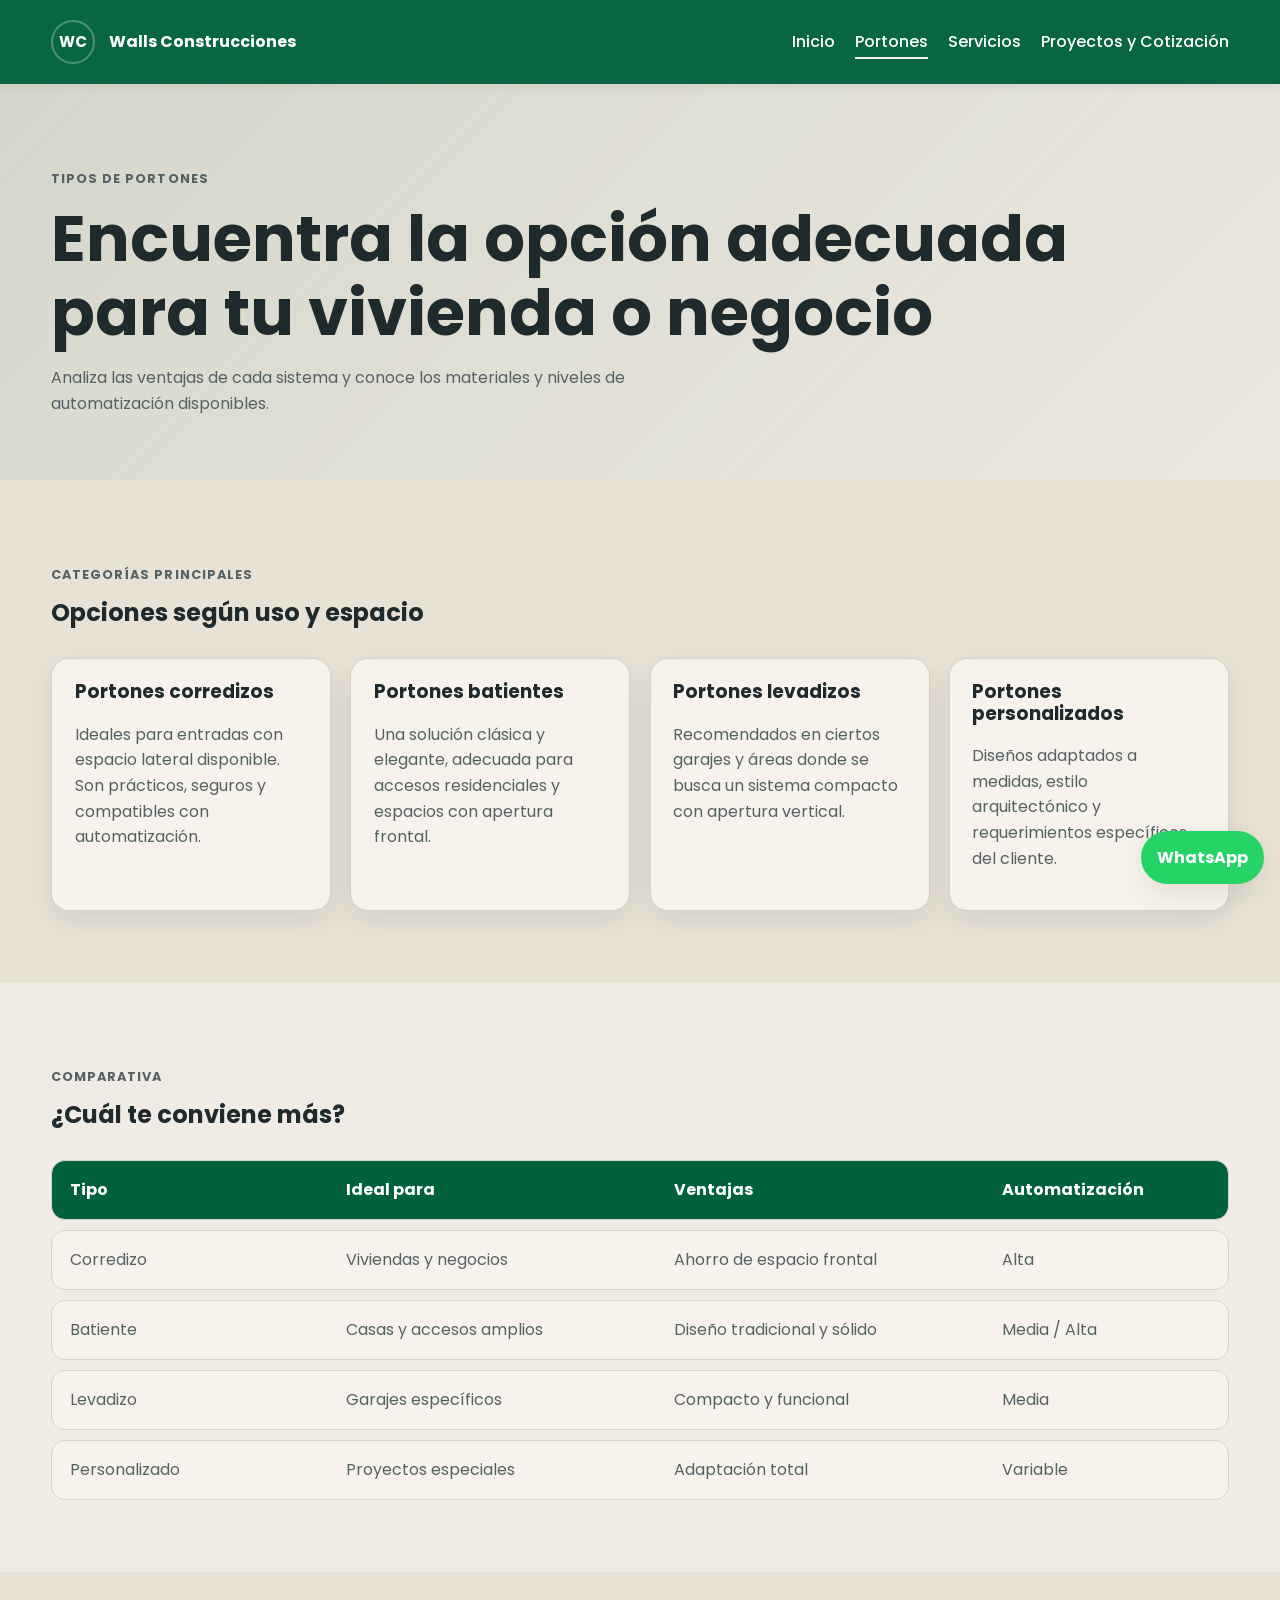
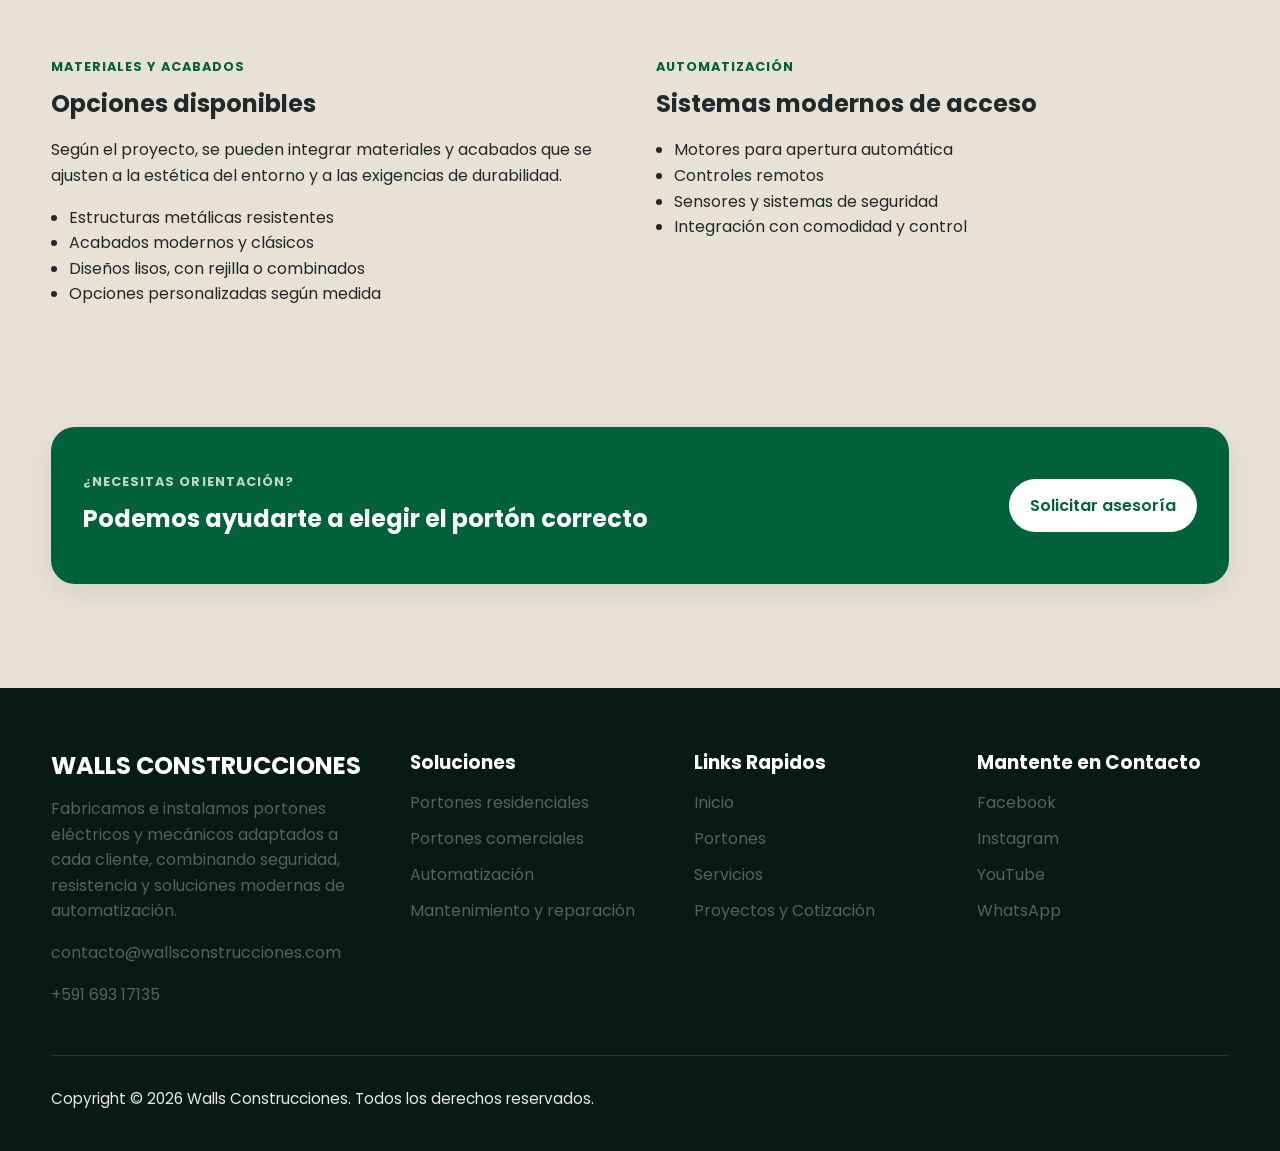
==== portones.html @ 18e58b9d "drawn" ====
<!DOCTYPE html>
<html lang="es">
<head>
  <meta charset="UTF-8" />
  <meta name="viewport" content="width=device-width, initial-scale=1.0" />

  <title>Portones | Walls Construcciones</title>
  <meta
    name="description"
    content="Conoce los tipos de portones eléctricos y mecánicos de Walls Construcciones, materiales, acabados y opciones de automatización para viviendas y negocios."
  />
  <meta name="author" content="José Vega" />
  <meta name="theme-color" content="#01613c" />
  <meta name="robots" content="index, follow" />

  <meta property="og:title" content="Portones | Walls Construcciones" />
  <meta
    property="og:description"
    content="Explora portones corredizos, batientes, levadizos y soluciones personalizadas con automatización y acabados modernos."
  />
  <meta property="og:image" content="images/og-image.jpg" />
  <meta property="og:url" content="https://www.wallsconstrucciones.com/portones.html" />
  <meta property="og:image:width" content="1200" />
  <meta property="og:image:height" content="630" />
  <meta property="og:type" content="website" />
  <meta property="og:locale" content="es_BO" />

  <link rel="canonical" href="https://www.wallsconstrucciones.com/portones.html" />
  <link rel="icon" href="images/favicon.svg" type="image/svg+xml" />
  <link rel="preconnect" href="https://fonts.googleapis.com" />
  <link rel="preconnect" href="https://fonts.gstatic.com" crossorigin />
  <link
    href="https://fonts.googleapis.com/css2?family=Poppins:wght@400;500;600;700;800&display=swap"
    rel="stylesheet"
  />

  <link rel="stylesheet" href="styles/styles.css" />
  <script src="scripts/main.js" defer></script>
</head>
<body>
  <a class="skip-link" href="#main-content">Saltar al contenido</a>

  <header class="site-header">
    <div class="container navbar">
      <a class="logo" href="index.html" aria-label="Ir a inicio">
        <span class="logo-mark">WC</span>
        <span class="logo-text">Walls Construcciones</span>
      </a>

      <button
        class="nav-toggle"
        aria-label="Abrir menú"
        aria-expanded="false"
        aria-controls="primary-navigation"
      >
        <span></span>
        <span></span>
        <span></span>
      </button>

      <nav class="nav" id="primary-navigation">
        <ul class="nav-list">
          <li><a href="index.html">Inicio</a></li>
          <li><a class="active" href="portones.html">Portones</a></li>
          <li><a href="servicios.html">Servicios</a></li>
          <li><a href="proyectos-cotizacion.html">Proyectos y Cotización</a></li>
        </ul>
      </nav>
    </div>
  </header>

  <main id="main-content">
    <section class="page-hero small-hero">
      <div class="container reveal">
        <p class="eyebrow">Tipos de portones</p>
        <h1>Encuentra la opción adecuada para tu vivienda o negocio</h1>
        <p>
          Analiza las ventajas de cada sistema y conoce los materiales y niveles
          de automatización disponibles.
        </p>
      </div>
    </section>

    <section class="section reveal">
      <div class="container">
        <div class="section-heading">
          <p class="eyebrow">Categorías principales</p>
          <h2>Opciones según uso y espacio</h2>
        </div>

        <div class="cards-grid">
          <article class="info-card">
            <h3>Portones corredizos</h3>
            <p>
              Ideales para entradas con espacio lateral disponible. Son prácticos,
              seguros y compatibles con automatización.
            </p>
          </article>

          <article class="info-card">
            <h3>Portones batientes</h3>
            <p>
              Una solución clásica y elegante, adecuada para accesos residenciales
              y espacios con apertura frontal.
            </p>
          </article>

          <article class="info-card">
            <h3>Portones levadizos</h3>
            <p>
              Recomendados en ciertos garajes y áreas donde se busca un sistema
              compacto con apertura vertical.
            </p>
          </article>

          <article class="info-card">
            <h3>Portones personalizados</h3>
            <p>
              Diseños adaptados a medidas, estilo arquitectónico y requerimientos
              específicos del cliente.
            </p>
          </article>
        </div>
      </div>
    </section>

    <section class="section section-alt reveal">
      <div class="container">
        <div class="section-heading">
          <p class="eyebrow">Comparativa</p>
          <h2>¿Cuál te conviene más?</h2>
        </div>

        <div class="comparison-table">
          <div class="table-row table-head">
            <div>Tipo</div>
            <div>Ideal para</div>
            <div>Ventajas</div>
            <div>Automatización</div>
          </div>

          <div class="table-row">
            <div>Corredizo</div>
            <div>Viviendas y negocios</div>
            <div>Ahorro de espacio frontal</div>
            <div>Alta</div>
          </div>

          <div class="table-row">
            <div>Batiente</div>
            <div>Casas y accesos amplios</div>
            <div>Diseño tradicional y sólido</div>
            <div>Media / Alta</div>
          </div>

          <div class="table-row">
            <div>Levadizo</div>
            <div>Garajes específicos</div>
            <div>Compacto y funcional</div>
            <div>Media</div>
          </div>

          <div class="table-row">
            <div>Personalizado</div>
            <div>Proyectos especiales</div>
            <div>Adaptación total</div>
            <div>Variable</div>
          </div>
        </div>
      </div>
    </section>

    <section class="section reveal">
      <div class="container split-layout">
        <div>
          <p class="eyebrow">Materiales y acabados</p>
          <h2>Opciones disponibles</h2>
          <p>
            Según el proyecto, se pueden integrar materiales y acabados que se ajusten
            a la estética del entorno y a las exigencias de durabilidad.
          </p>
          <ul class="check-list">
            <li>Estructuras metálicas resistentes</li>
            <li>Acabados modernos y clásicos</li>
            <li>Diseños lisos, con rejilla o combinados</li>
            <li>Opciones personalizadas según medida</li>
          </ul>
        </div>

        <div>
          <p class="eyebrow">Automatización</p>
          <h2>Sistemas modernos de acceso</h2>
          <ul class="check-list">
            <li>Motores para apertura automática</li>
            <li>Controles remotos</li>
            <li>Sensores y sistemas de seguridad</li>
            <li>Integración con comodidad y control</li>
          </ul>
        </div>
      </div>
    </section>

    <section class="cta-banner reveal">
      <div class="container cta-banner-inner">
        <div>
          <p class="eyebrow">¿Necesitas orientación?</p>
          <h2>Podemos ayudarte a elegir el portón correcto</h2>
        </div>
        <a class="btn btn-light" href="proyectos-cotizacion.html#cotizacion">Solicitar asesoría</a>
      </div>
    </section>
  </main>

  <footer class="site-footer">
    <div class="container footer-grid">
      <div class="footer-brand">
        <h2>WALLS CONSTRUCCIONES</h2>
        <p>
          Fabricamos e instalamos portones eléctricos y mecánicos adaptados a cada
          cliente, combinando seguridad, resistencia y soluciones modernas de automatización.
        </p>
        <p><a href="mailto:contacto@wallsconstrucciones.com">contacto@wallsconstrucciones.com</a></p>
        <p><a href="tel:+59169317135">+591 693 17135</a></p>
      </div>

      <div>
        <h3>Soluciones</h3>
        <ul class="footer-links">
          <li><a href="portones.html">Portones residenciales</a></li>
          <li><a href="portones.html">Portones comerciales</a></li>
          <li><a href="servicios.html">Automatización</a></li>
          <li><a href="servicios.html">Mantenimiento y reparación</a></li>
        </ul>
      </div>

      <div>
        <h3>Links Rapidos</h3>
        <ul class="footer-links">
          <li><a href="index.html">Inicio</a></li>
          <li><a href="portones.html">Portones</a></li>
          <li><a href="servicios.html">Servicios</a></li>
          <li><a href="proyectos-cotizacion.html">Proyectos y Cotización</a></li>
        </ul>
      </div>

      <div>
        <h3>Mantente en Contacto</h3>
        <ul class="footer-links">
          <li><a href="#">Facebook</a></li>
          <li><a href="#">Instagram</a></li>
          <li><a href="#">YouTube</a></li>
          <li><a href="https://wa.me/59169317135" target="_blank" rel="noopener">WhatsApp</a></li>
        </ul>
      </div>
    </div>

    <div class="container footer-bottom">
      <p>Copyright © 2026 Walls Construcciones. Todos los derechos reservados.</p>
    </div>
  </footer>

  <a
    class="whatsapp-float"
    href="https://wa.me/59169317135"
    target="_blank"
    rel="noopener"
    aria-label="Contactar por WhatsApp"
  >
    WhatsApp
  </a>
</body>
</html>
---- styles/styles.css ----
:root {
  --primary: #01613c;
  --primary-dark: #01422a;
  --primary-light: #0b7d50;
  --warm-sand: #e7e1d6;
  --soft-cream: #f7f3ec;
  --steel-gray: #5f6b6d;
  --text-dark: #1f2a2c;
  --text-soft: #556264;
  --white: #ffffff;
  --border: #d9d1c6;
  --shadow: 0 10px 30px rgba(0, 0, 0, 0.08);
  --radius: 18px;
  --radius-sm: 12px;
  --transition: 0.25s ease;
  --max-width: 1180px;
}

*,
*::before,
*::after {
  box-sizing: border-box;
}

html {
  scroll-behavior: smooth;
}

body {
  margin: 0;
  font-family: "Poppins", system-ui, -apple-system, BlinkMacSystemFont, "Segoe UI", sans-serif;
  color: var(--text-dark);
  background: var(--warm-sand);
  line-height: 1.6;
}

img {
  max-width: 100%;
  display: block;
}

a {
  color: inherit;
  text-decoration: none;
}

button,
input,
select,
textarea {
  font: inherit;
}

.container {
  width: min(var(--max-width), 92%);
  margin-inline: auto;
}

.skip-link {
  position: absolute;
  left: -9999px;
  top: 0;
  background: var(--primary);
  color: var(--white);
  padding: 0.75rem 1rem;
  z-index: 1000;
}

.skip-link:focus {
  left: 1rem;
  top: 1rem;
}

.site-header {
  position: sticky;
  top: 0;
  z-index: 100;
  background: rgba(1, 97, 60, 0.96);
  backdrop-filter: blur(10px);
  box-shadow: 0 2px 10px rgba(0, 0, 0, 0.08);
}

.navbar {
  min-height: 84px;
  display: flex;
  align-items: center;
  justify-content: space-between;
  gap: 1.25rem;
}

.logo {
  display: flex;
  align-items: center;
  gap: 0.85rem;
  color: var(--white);
  font-weight: 700;
}

.logo-mark {
  width: 44px;
  height: 44px;
  display: grid;
  place-items: center;
  border: 2px solid rgba(255, 255, 255, 0.28);
  border-radius: 50%;
  font-size: 0.95rem;
}

.logo-text {
  font-size: 1rem;
  line-height: 1.2;
}

.nav-list {
  display: flex;
  align-items: center;
  gap: 1.25rem;
  list-style: none;
  margin: 0;
  padding: 0;
}

.nav-list a {
  color: var(--white);
  font-weight: 500;
  position: relative;
}

.nav-list a::after {
  content: "";
  position: absolute;
  left: 0;
  bottom: -0.35rem;
  width: 0;
  height: 2px;
  background: var(--soft-cream);
  transition: var(--transition);
}

.nav-list a:hover::after,
.nav-list a.active::after {
  width: 100%;
}

.nav-toggle {
  display: none;
  width: 48px;
  height: 48px;
  border: none;
  border-radius: 10px;
  background: transparent;
  cursor: pointer;
}

.nav-toggle span {
  display: block;
  width: 24px;
  height: 2px;
  background: var(--white);
  margin: 5px auto;
  transition: var(--transition);
}

.hero,
.page-hero {
  padding: 5.5rem 0 4rem;
  background:
    linear-gradient(135deg, rgba(1, 97, 60, 0.08), rgba(255, 255, 255, 0.25)),
    var(--warm-sand);
}

.small-hero {
  padding: 4.5rem 0 3rem;
}

.hero-grid {
  display: grid;
  grid-template-columns: 1.2fr 0.8fr;
  gap: 2rem;
  align-items: center;
}

.eyebrow {
  color: var(--primary);
  font-weight: 700;
  text-transform: uppercase;
  letter-spacing: 0.08em;
  font-size: 0.8rem;
  margin-bottom: 0.8rem;
}

h1,
h2,
h3 {
  line-height: 1.15;
  margin-top: 0;
}

.hero h1,
.page-hero h1 {
  font-size: clamp(2.2rem, 5vw, 4rem);
  margin-bottom: 1rem;
}

.hero-text,
.page-hero p {
  max-width: 60ch;
  color: var(--text-soft);
}

.hero-actions,
.form-actions {
  display: flex;
  flex-wrap: wrap;
  gap: 1rem;
  margin-top: 1.5rem;
}

.btn {
  display: inline-flex;
  align-items: center;
  justify-content: center;
  min-height: 48px;
  padding: 0.85rem 1.3rem;
  border-radius: 999px;
  border: none;
  cursor: pointer;
  font-weight: 600;
  transition: var(--transition);
}

.btn:hover {
  transform: translateY(-2px);
}

.btn-primary {
  background: var(--primary);
  color: var(--white);
}

.btn-primary:hover {
  background: var(--primary-dark);
}

.btn-secondary {
  background: transparent;
  color: var(--primary);
  border: 1px solid var(--primary);
}

.btn-light {
  background: var(--white);
  color: var(--primary);
}

.hero-badges {
  display: flex;
  flex-wrap: wrap;
  gap: 0.75rem;
  list-style: none;
  padding: 0;
  margin: 1.6rem 0 0;
}

.hero-badges li {
  background: rgba(1, 97, 60, 0.1);
  color: var(--primary);
  border-radius: 999px;
  padding: 0.55rem 0.9rem;
  font-size: 0.92rem;
  font-weight: 600;
}

.hero-card,
.stats-card,
.info-card,
.project-card,
.wire-card,
.faq-item,
.slide {
  background: var(--soft-cream);
  border: 1px solid var(--border);
  box-shadow: var(--shadow);
  border-radius: var(--radius);
}

.hero-card-inner {
  padding: 1.75rem;
}

.feature-list,
.check-list,
.footer-links,
.process-list {
  padding-left: 1.1rem;
}

.section {
  padding: 4.5rem 0;
}

.section-alt {
  background: rgba(255, 255, 255, 0.35);
}

.section-heading {
  max-width: 760px;
  margin-bottom: 2rem;
}

.cards-grid,
.projects-grid {
  display: grid;
  grid-template-columns: repeat(4, 1fr);
  gap: 1.2rem;
}

.info-card,
.project-card {
  padding: 1.4rem;
}

.info-card p,
.project-card p,
.section-heading p,
.stats-card,
.footer-brand p,
.footer-links a,
.table-row,
.faq-item p {
  color: var(--text-soft);
}

.split-layout {
  display: grid;
  grid-template-columns: 1fr 1fr;
  gap: 2rem;
  align-items: start;
}

.stats-card {
  display: grid;
  gap: 1rem;
  padding: 1.4rem;
}

.stat-item {
  padding: 1rem;
  border-radius: var(--radius-sm);
  background: #fffdf8;
  border: 1px solid var(--border);
}

.stat-number {
  display: block;
  font-size: 2rem;
  font-weight: 800;
  color: var(--primary);
}

.stat-label {
  font-size: 0.95rem;
}

.slider {
  position: relative;
  display: flex;
  align-items: center;
  gap: 1rem;
}

.slider-track {
  width: 100%;
}

.slide {
  display: none;
  padding: 1.7rem;
}

.slide.active {
  display: block;
}

.slider-btn {
  width: 48px;
  height: 48px;
  border-radius: 50%;
  border: none;
  background: var(--primary);
  color: var(--white);
  cursor: pointer;
  flex-shrink: 0;
}

.project-tag {
  display: inline-flex;
  margin-bottom: 0.75rem;
  background: rgba(1, 97, 60, 0.12);
  color: var(--primary);
  border-radius: 999px;
  padding: 0.35rem 0.75rem;
  font-size: 0.82rem;
  font-weight: 700;
}

.cta-banner {
  padding: 2rem 0 4.5rem;
}

.cta-banner-inner {
  background: var(--primary);
  color: var(--white);
  border-radius: 24px;
  padding: 2rem;
  box-shadow: var(--shadow);
  display: flex;
  align-items: center;
  justify-content: space-between;
  gap: 1rem;
}

.cta-banner .eyebrow {
  color: rgba(255, 255, 255, 0.75);
}

.comparison-table {
  display: grid;
  gap: 0.65rem;
}

.table-row {
  display: grid;
  grid-template-columns: 1fr 1.2fr 1.2fr 0.8fr;
  gap: 1rem;
  padding: 1rem 1.1rem;
  background: var(--soft-cream);
  border: 1px solid var(--border);
  border-radius: 14px;
}

.table-head {
  background: var(--primary);
  color: var(--white);
  font-weight: 700;
}

.table-head div {
  color: var(--white);
}

.process-list {
  display: grid;
  gap: 0.8rem;
}

.faq-list {
  display: grid;
  gap: 1rem;
}

.faq-item {
  padding: 1rem 1.1rem;
}

.faq-item summary {
  cursor: pointer;
  font-weight: 600;
  color: var(--text-dark);
}

.filter-buttons {
  display: flex;
  flex-wrap: wrap;
  gap: 0.8rem;
  margin-bottom: 1.5rem;
}

.filter-btn {
  border: 1px solid var(--primary);
  background: transparent;
  color: var(--primary);
  border-radius: 999px;
  padding: 0.65rem 1rem;
  cursor: pointer;
  font-weight: 600;
}

.filter-btn.active,
.filter-btn:hover {
  background: var(--primary);
  color: var(--white);
}

.project-card.hidden {
  display: none;
}

.quote-form {
  background: var(--soft-cream);
  border: 1px solid var(--border);
  border-radius: 24px;
  padding: 1.5rem;
  box-shadow: var(--shadow);
}

.form-grid {
  display: grid;
  grid-template-columns: 1fr 1fr;
  gap: 1rem 1.2rem;
}

.form-group {
  display: flex;
  flex-direction: column;
}

.form-group-full {
  grid-column: 1 / -1;
}

.form-group label {
  margin-bottom: 0.45rem;
  font-weight: 600;
}

.form-group input,
.form-group select,
.form-group textarea {
  border: 1px solid var(--border);
  border-radius: 12px;
  padding: 0.9rem 1rem;
  background: #fffdf9;
  color: var(--text-dark);
  outline: none;
  transition: var(--transition);
}

.form-group input:focus,
.form-group select:focus,
.form-group textarea:focus {
  border-color: var(--primary);
  box-shadow: 0 0 0 4px rgba(1, 97, 60, 0.1);
}

.error-message {
  color: #b42318;
  min-height: 1rem;
  margin-top: 0.35rem;
  font-size: 0.85rem;
}

.input-error {
  border-color: #b42318 !important;
}

.form-success {
  margin-top: 1rem;
  color: var(--primary);
  font-weight: 600;
}

.site-footer {
  background: #071a13;
  color: rgba(255, 255, 255, 0.9);
  padding: 4rem 0 1.5rem;
  margin-top: 2rem;
}

.footer-grid {
  display: grid;
  grid-template-columns: 1.3fr 1fr 1fr 1fr;
  gap: 2rem;
}

.footer-brand h2,
.site-footer h3 {
  color: var(--white);
  margin-bottom: 1rem;
}

.footer-links {
  list-style: none;
  padding-left: 0;
  margin: 0;
}

.footer-links li + li {
  margin-top: 0.65rem;
}

.footer-links a:hover,
.footer-brand a:hover {
  color: var(--warm-sand);
}

.footer-bottom {
  margin-top: 2rem;
  padding-top: 1rem;
  border-top: 1px solid rgba(255, 255, 255, 0.12);
  font-size: 0.95rem;
}

.whatsapp-float {
  position: fixed;
  right: 1rem;
  bottom: 1rem;
  background: #25d366;
  color: var(--white);
  padding: 0.85rem 1rem;
  border-radius: 999px;
  font-weight: 700;
  box-shadow: var(--shadow);
  z-index: 90;
}

.reveal {
  opacity: 0;
  transform: translateY(22px);
  transition: opacity 0.7s ease, transform 0.7s ease;
}

.reveal.visible {
  opacity: 1;
  transform: translateY(0);
}

@media (max-width: 992px) {
  .hero-grid,
  .split-layout,
  .footer-grid,
  .cards-grid,
  .projects-grid {
    grid-template-columns: 1fr 1fr;
  }

  .cta-banner-inner {
    flex-direction: column;
    align-items: flex-start;
  }

  .table-row {
    grid-template-columns: 1fr 1fr;
  }
}

@media (max-width: 768px) {
  .nav-toggle {
    display: block;
  }

  .nav {
    position: absolute;
    top: 84px;
    left: 0;
    width: 100%;
    background: var(--primary);
    padding: 0 1rem 1rem;
    display: none;
  }

  .nav.open {
    display: block;
  }

  .nav-list {
    flex-direction: column;
    align-items: flex-start;
    gap: 1rem;
    padding-top: 1rem;
  }

  .hero-grid,
  .split-layout,
  .footer-grid,
  .cards-grid,
  .projects-grid,
  .form-grid,
  .table-row {
    grid-template-columns: 1fr;
  }

  .section {
    padding: 3.5rem 0;
  }

  .hero,
  .page-hero {
    padding: 4rem 0 3rem;
  }

  .slider {
    gap: 0.6rem;
  }

  .slider-btn {
    width: 42px;
    height: 42px;
  }
}

@media (max-width: 480px) {
  .logo-text {
    font-size: 0.92rem;
  }

  .hero h1,
  .page-hero h1 {
    font-size: 2rem;
  }

  .btn {
    width: 100%;
  }
}
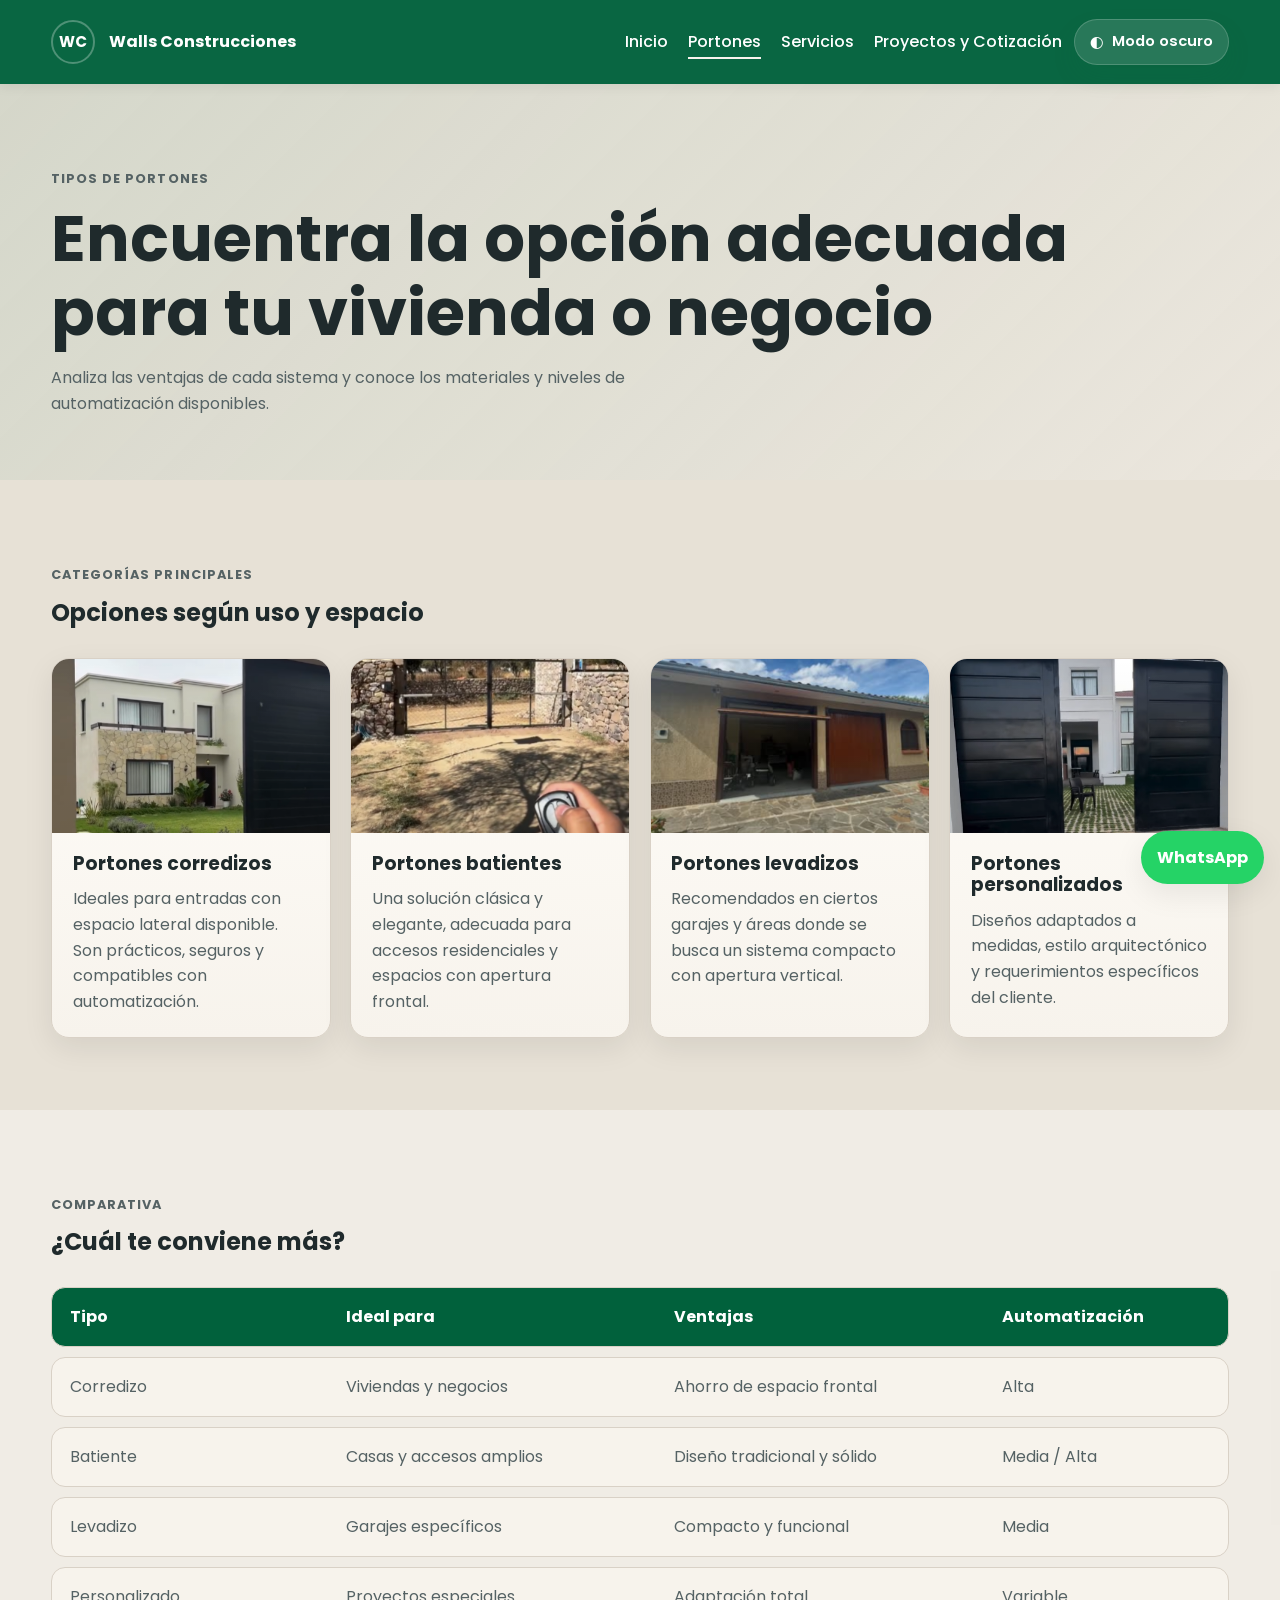
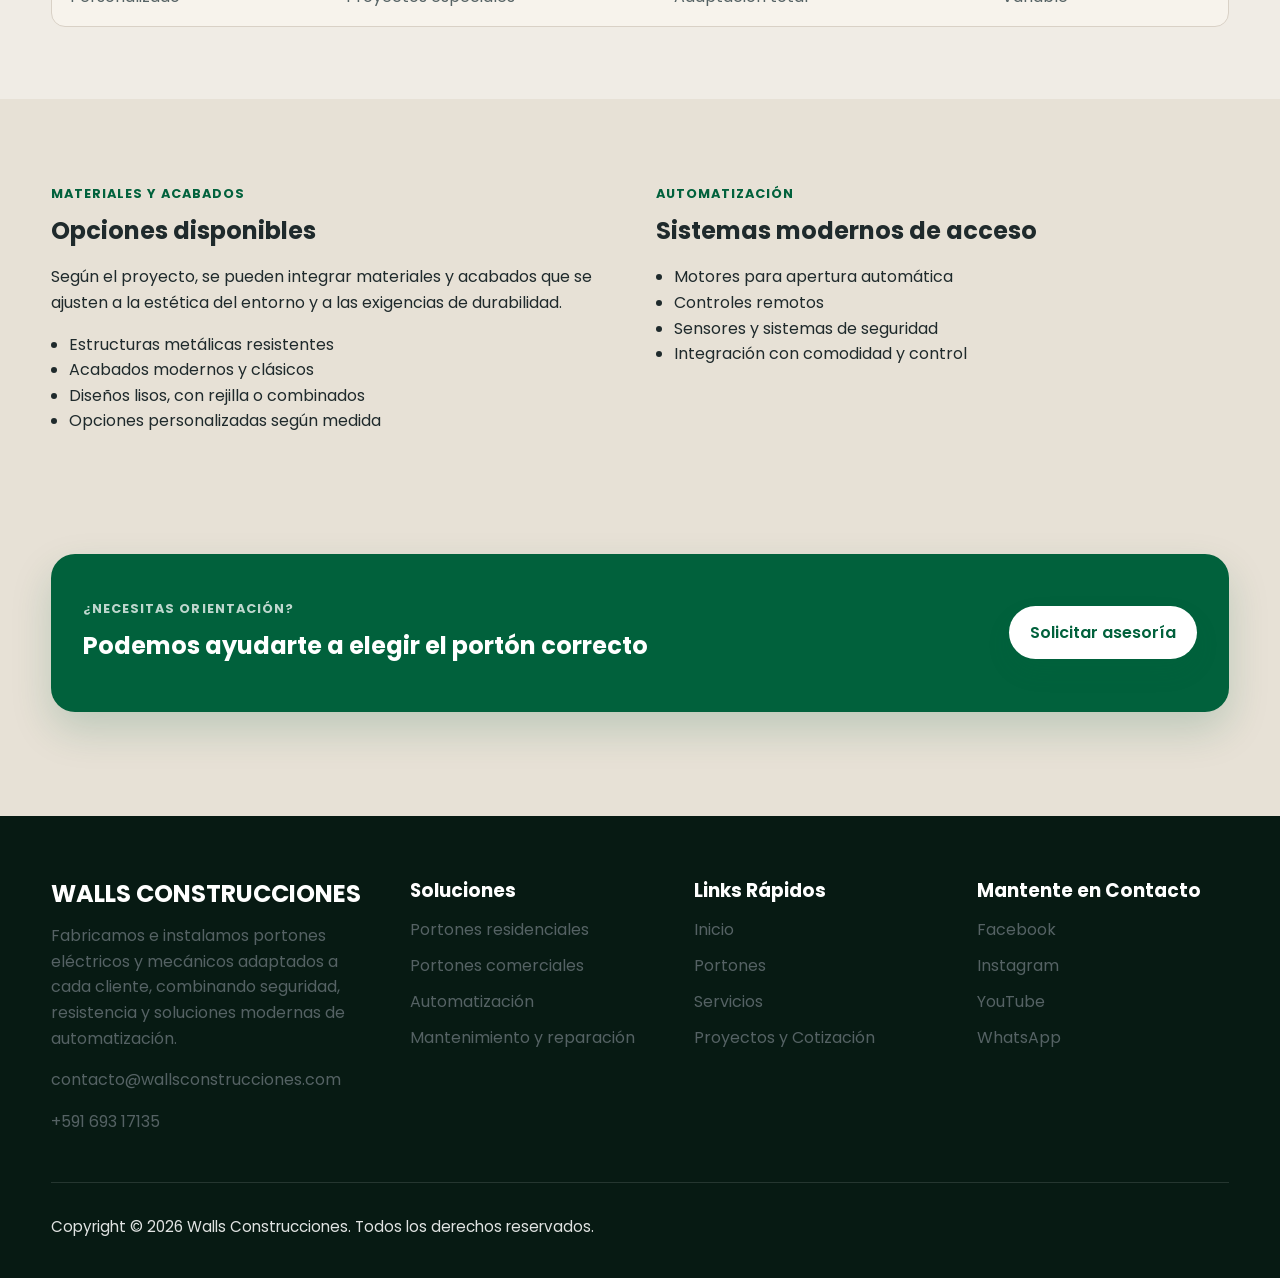
==== commit e61bc55e: "marzo29" ====
--- a/portones.html
+++ b/portones.html
@@ -47,25 +47,38 @@
         <span class="logo-text">Walls Construcciones</span>
       </a>
 
-      <button
-        class="nav-toggle"
-        aria-label="Abrir menú"
-        aria-expanded="false"
-        aria-controls="primary-navigation"
-      >
-        <span></span>
-        <span></span>
-        <span></span>
-      </button>
-
-      <nav class="nav" id="primary-navigation">
-        <ul class="nav-list">
-          <li><a href="index.html">Inicio</a></li>
-          <li><a class="active" href="portones.html">Portones</a></li>
-          <li><a href="servicios.html">Servicios</a></li>
-          <li><a href="proyectos-cotizacion.html">Proyectos y Cotización</a></li>
-        </ul>
-      </nav>
+      <div class="header-actions">
+        <nav class="nav" id="primary-navigation">
+          <ul class="nav-list">
+            <li><a href="index.html">Inicio</a></li>
+            <li><a class="active" href="portones.html">Portones</a></li>
+            <li><a href="servicios.html">Servicios</a></li>
+            <li><a href="proyectos-cotizacion.html">Proyectos y Cotización</a></li>
+          </ul>
+        </nav>
+
+        <button
+          class="theme-toggle"
+          type="button"
+          aria-label="Cambiar entre modo claro y modo oscuro"
+          aria-pressed="false"
+        >
+          <span class="theme-toggle-icon" aria-hidden="true">◐</span>
+          <span class="theme-toggle-text">Modo oscuro</span>
+        </button>
+
+        <button
+          class="nav-toggle"
+          aria-label="Abrir menú"
+          aria-expanded="false"
+          aria-controls="primary-navigation"
+          type="button"
+        >
+          <span></span>
+          <span></span>
+          <span></span>
+        </button>
+      </div>
     </div>
   </header>
 
@@ -88,37 +101,57 @@
           <h2>Opciones según uso y espacio</h2>
         </div>
 
-        <div class="cards-grid">
-          <article class="info-card">
-            <h3>Portones corredizos</h3>
-            <p>
-              Ideales para entradas con espacio lateral disponible. Son prácticos,
-              seguros y compatibles con automatización.
-            </p>
+        <div class="cards-grid cards-grid-visual">
+          <article class="info-card info-card-image">
+            <div class="card-media">
+              <img src="images/corredizo.png" alt="Portón corredizo moderno para vivienda o negocio" />
+            </div>
+            <div class="card-content">
+              <h3>Portones corredizos</h3>
+              <p>
+                Ideales para entradas con espacio lateral disponible. Son prácticos,
+                seguros y compatibles con automatización.
+              </p>
+            </div>
           </article>
 
-          <article class="info-card">
-            <h3>Portones batientes</h3>
-            <p>
-              Una solución clásica y elegante, adecuada para accesos residenciales
-              y espacios con apertura frontal.
-            </p>
+          <article class="info-card info-card-image">
+            <div class="card-media">
+              <img src="images/portones-batientes.png" alt="Portón batiente elegante para acceso residencial" />
+            </div>
+            <div class="card-content">
+              <h3>Portones batientes</h3>
+              <p>
+                Una solución clásica y elegante, adecuada para accesos residenciales
+                y espacios con apertura frontal.
+              </p>
+            </div>
           </article>
 
-          <article class="info-card">
-            <h3>Portones levadizos</h3>
-            <p>
-              Recomendados en ciertos garajes y áreas donde se busca un sistema
-              compacto con apertura vertical.
-            </p>
+          <article class="info-card info-card-image">
+            <div class="card-media">
+              <img src="images/mantenimiento.png" alt="Portón levadizo compacto para garaje" />
+            </div>
+            <div class="card-content">
+              <h3>Portones levadizos</h3>
+              <p>
+                Recomendados en ciertos garajes y áreas donde se busca un sistema
+                compacto con apertura vertical.
+              </p>
+            </div>
           </article>
 
-          <article class="info-card">
-            <h3>Portones personalizados</h3>
-            <p>
-              Diseños adaptados a medidas, estilo arquitectónico y requerimientos
-              específicos del cliente.
-            </p>
+          <article class="info-card info-card-image">
+            <div class="card-media">
+              <img src="images/porton-personalizado.png" alt="Portón personalizado con diseño a medida" />
+            </div>
+            <div class="card-content">
+              <h3>Portones personalizados</h3>
+              <p>
+                Diseños adaptados a medidas, estilo arquitectónico y requerimientos
+                específicos del cliente.
+              </p>
+            </div>
           </article>
         </div>
       </div>
@@ -234,7 +267,7 @@
       </div>
 
       <div>
-        <h3>Links Rapidos</h3>
+        <h3>Links Rápidos</h3>
         <ul class="footer-links">
           <li><a href="index.html">Inicio</a></li>
           <li><a href="portones.html">Portones</a></li>
--- a/styles/styles.css
+++ b/styles/styles.css
@@ -10,10 +10,50 @@
   --white: #ffffff;
   --border: #d9d1c6;
   --shadow: 0 10px 30px rgba(0, 0, 0, 0.08);
+  --shadow-lg: 0 18px 40px rgba(0, 0, 0, 0.12);
   --radius: 18px;
   --radius-sm: 12px;
   --transition: 0.25s ease;
   --max-width: 1180px;
+
+  --body-bg: var(--warm-sand);
+  --surface: var(--soft-cream);
+  --surface-alt: rgba(255, 255, 255, 0.35);
+  --surface-soft: #fffdf9;
+  --tag-bg: rgba(1, 97, 60, 0.12);
+  --badge-bg: rgba(1, 97, 60, 0.1);
+  --header-bg: rgba(1, 97, 60, 0.96);
+  --footer-bg: #071a13;
+  --footer-text: rgba(255, 255, 255, 0.88);
+  --input-bg: #fffdf9;
+  --hero-overlay-1: rgba(247, 243, 236, 0.94);
+  --hero-overlay-2: rgba(247, 243, 236, 0.84);
+  --hero-overlay-3: rgba(247, 243, 236, 0.6);
+}
+
+html[data-theme="dark"] {
+  --warm-sand: #111a17;
+  --soft-cream: #17231f;
+  --steel-gray: #98a7a2;
+  --text-dark: #eef3f1;
+  --text-soft: #b5c1bd;
+  --border: #2a3a35;
+  --shadow: 0 10px 30px rgba(0, 0, 0, 0.3);
+  --shadow-lg: 0 18px 40px rgba(0, 0, 0, 0.38);
+
+  --body-bg: var(--warm-sand);
+  --surface: #1a2723;
+  --surface-alt: rgba(255, 255, 255, 0.03);
+  --surface-soft: #21312c;
+  --tag-bg: rgba(11, 125, 80, 0.2);
+  --badge-bg: rgba(11, 125, 80, 0.18);
+  --header-bg: rgba(7, 26, 19, 0.96);
+  --footer-bg: #040d0a;
+  --footer-text: rgba(255, 255, 255, 0.84);
+  --input-bg: #13201c;
+  --hero-overlay-1: rgba(12, 20, 18, 0.88);
+  --hero-overlay-2: rgba(12, 20, 18, 0.72);
+  --hero-overlay-3: rgba(12, 20, 18, 0.42);
 }
 
 *,
@@ -30,8 +70,9 @@
   margin: 0;
   font-family: "Poppins", system-ui, -apple-system, BlinkMacSystemFont, "Segoe UI", sans-serif;
   color: var(--text-dark);
-  background: var(--warm-sand);
+  background: var(--body-bg);
   line-height: 1.6;
+  transition: background-color 0.25s ease, color 0.25s ease;
 }
 
 img {
@@ -64,6 +105,7 @@
   color: var(--white);
   padding: 0.75rem 1rem;
   z-index: 1000;
+  border-radius: 12px;
 }
 
 .skip-link:focus {
@@ -75,9 +117,9 @@
   position: sticky;
   top: 0;
   z-index: 100;
-  background: rgba(1, 97, 60, 0.96);
+  background: var(--header-bg);
   backdrop-filter: blur(10px);
-  box-shadow: 0 2px 10px rgba(0, 0, 0, 0.08);
+  box-shadow: 0 2px 12px rgba(0, 0, 0, 0.08);
 }
 
 .navbar {
@@ -86,6 +128,7 @@
   align-items: center;
   justify-content: space-between;
   gap: 1.25rem;
+  position: relative;
 }
 
 .logo {
@@ -104,11 +147,22 @@
   border: 2px solid rgba(255, 255, 255, 0.28);
   border-radius: 50%;
   font-size: 0.95rem;
+  flex-shrink: 0;
 }
 
 .logo-text {
   font-size: 1rem;
   line-height: 1.2;
+}
+
+.header-actions {
+  display: flex;
+  align-items: center;
+  gap: 0.75rem;
+}
+
+.nav {
+  display: block;
 }
 
 .nav-list {
@@ -142,6 +196,36 @@
   width: 100%;
 }
 
+.theme-toggle {
+  display: inline-flex;
+  align-items: center;
+  gap: 0.55rem;
+  min-height: 44px;
+  padding: 0.65rem 0.9rem;
+  border: 1px solid rgba(255, 255, 255, 0.18);
+  border-radius: 999px;
+  background: rgba(255, 255, 255, 0.12);
+  color: var(--white);
+  cursor: pointer;
+  transition: var(--transition);
+  box-shadow: 0 12px 24px rgba(1, 97, 60, 0.12);
+}
+
+.theme-toggle:hover {
+  background: rgba(255, 255, 255, 0.18);
+  transform: translateY(-1px);
+}
+
+.theme-toggle-icon {
+  font-size: 1rem;
+  line-height: 1;
+}
+
+.theme-toggle-text {
+  font-size: 0.92rem;
+  font-weight: 600;
+}
+
 .nav-toggle {
   display: none;
   width: 48px;
@@ -165,8 +249,28 @@
 .page-hero {
   padding: 5.5rem 0 4rem;
   background:
-    linear-gradient(135deg, rgba(1, 97, 60, 0.08), rgba(255, 255, 255, 0.25)),
-    var(--warm-sand);
+    linear-gradient(135deg, rgba(1, 97, 60, 0.08), rgba(255, 255, 255, 0.18)),
+    var(--body-bg);
+}
+
+.hero-home {
+  position: relative;
+  min-height: 72vh;
+  display: flex;
+  align-items: center;
+  background:
+    linear-gradient(
+      90deg,
+      var(--hero-overlay-1) 0%,
+      var(--hero-overlay-2) 40%,
+      var(--hero-overlay-3) 100%
+    ),
+    url("../images/home/hero-porton.jpg") center center / cover no-repeat;
+}
+
+.hero-home .container {
+  position: relative;
+  z-index: 1;
 }
 
 .small-hero {
@@ -227,6 +331,7 @@
   cursor: pointer;
   font-weight: 600;
   transition: var(--transition);
+  box-shadow: 0 12px 24px rgba(1, 97, 60, 0.12);
 }
 
 .btn:hover {
@@ -236,6 +341,7 @@
 .btn-primary {
   background: var(--primary);
   color: var(--white);
+  box-shadow: 0 14px 28px rgba(1, 97, 60, 0.22);
 }
 
 .btn-primary:hover {
@@ -243,9 +349,13 @@
 }
 
 .btn-secondary {
-  background: transparent;
+  background: rgba(255, 255, 255, 0.72);
   color: var(--primary);
-  border: 1px solid var(--primary);
+  border: 1px solid rgba(1, 97, 60, 0.24);
+}
+
+.btn-secondary:hover {
+  background: var(--white);
 }
 
 .btn-light {
@@ -263,25 +373,35 @@
 }
 
 .hero-badges li {
-  background: rgba(1, 97, 60, 0.1);
+  background: var(--badge-bg);
   color: var(--primary);
   border-radius: 999px;
   padding: 0.55rem 0.9rem;
   font-size: 0.92rem;
   font-weight: 600;
+  box-shadow: 0 8px 18px rgba(1, 97, 60, 0.08);
 }
 
 .hero-card,
 .stats-card,
 .info-card,
 .project-card,
-.wire-card,
 .faq-item,
-.slide {
-  background: var(--soft-cream);
+.slide,
+.quote-form {
+  background: var(--surface);
   border: 1px solid var(--border);
   box-shadow: var(--shadow);
   border-radius: var(--radius);
+}
+
+.hero-card-highlight {
+  background: rgba(247, 243, 236, 0.88);
+  backdrop-filter: blur(10px);
+}
+
+html[data-theme="dark"] .hero-card-highlight {
+  background: rgba(16, 26, 22, 0.82);
 }
 
 .hero-card-inner {
@@ -300,7 +420,7 @@
 }
 
 .section-alt {
-  background: rgba(255, 255, 255, 0.35);
+  background: var(--surface-alt);
 }
 
 .section-heading {
@@ -313,6 +433,7 @@
   display: grid;
   grid-template-columns: repeat(4, 1fr);
   gap: 1.2rem;
+  align-items: stretch;
 }
 
 .info-card,
@@ -331,6 +452,77 @@
   color: var(--text-soft);
 }
 
+.cards-grid-visual .info-card,
+.project-card-image {
+  padding: 0;
+}
+
+.info-card-image,
+.project-card-image {
+  overflow: hidden;
+  display: flex;
+  flex-direction: column;
+  height: 100%;
+  background: linear-gradient(180deg, var(--surface-soft) 0%, var(--surface) 100%);
+  transition: transform 0.28s ease, box-shadow 0.28s ease, border-color 0.28s ease;
+}
+
+.info-card-image:hover,
+.project-card-image:hover {
+  transform: translateY(-8px);
+  box-shadow: var(--shadow-lg);
+  border-color: rgba(1, 97, 60, 0.2);
+}
+
+.card-media,
+.project-media {
+  position: relative;
+  aspect-ratio: 16 / 10;
+  overflow: hidden;
+  background: #d8d0c3;
+}
+
+.card-media::after,
+.project-media::after {
+  content: "";
+  position: absolute;
+  inset: 0;
+  background: linear-gradient(to top, rgba(0, 0, 0, 0.08), rgba(0, 0, 0, 0));
+}
+
+.card-media img,
+.project-media img {
+  width: 100%;
+  height: 100%;
+  object-fit: cover;
+  transition: transform 0.45s ease;
+}
+
+.info-card-image:hover .card-media img,
+.project-card-image:hover .project-media img {
+  transform: scale(1.06);
+}
+
+.card-content,
+.project-content {
+  display: flex;
+  flex-direction: column;
+  gap: 0.75rem;
+  padding: 1.25rem 1.3rem 1.4rem;
+  flex: 1;
+}
+
+.card-content h3,
+.project-content h3 {
+  margin: 0;
+}
+
+.card-content p,
+.project-content p {
+  margin: 0;
+  color: var(--text-soft);
+}
+
 .split-layout {
   display: grid;
   grid-template-columns: 1fr 1fr;
@@ -347,7 +539,7 @@
 .stat-item {
   padding: 1rem;
   border-radius: var(--radius-sm);
-  background: #fffdf8;
+  background: var(--surface-soft);
   border: 1px solid var(--border);
 }
 
@@ -391,17 +583,19 @@
   color: var(--white);
   cursor: pointer;
   flex-shrink: 0;
+  box-shadow: 0 12px 24px rgba(1, 97, 60, 0.12);
 }
 
 .project-tag {
   display: inline-flex;
   margin-bottom: 0.75rem;
-  background: rgba(1, 97, 60, 0.12);
+  background: var(--tag-bg);
   color: var(--primary);
   border-radius: 999px;
   padding: 0.35rem 0.75rem;
   font-size: 0.82rem;
   font-weight: 700;
+  align-self: flex-start;
 }
 
 .cta-banner {
@@ -413,7 +607,7 @@
   color: var(--white);
   border-radius: 24px;
   padding: 2rem;
-  box-shadow: var(--shadow);
+  box-shadow: 0 18px 40px rgba(1, 97, 60, 0.18);
   display: flex;
   align-items: center;
   justify-content: space-between;
@@ -434,7 +628,7 @@
   grid-template-columns: 1fr 1.2fr 1.2fr 0.8fr;
   gap: 1rem;
   padding: 1rem 1.1rem;
-  background: var(--soft-cream);
+  background: var(--surface);
   border: 1px solid var(--border);
   border-radius: 14px;
 }
@@ -478,18 +672,22 @@
 
 .filter-btn {
   border: 1px solid var(--primary);
-  background: transparent;
+  background: rgba(255, 255, 255, 0.7);
   color: var(--primary);
   border-radius: 999px;
   padding: 0.65rem 1rem;
   cursor: pointer;
   font-weight: 600;
+  transition: var(--transition), box-shadow 0.25s ease, transform 0.25s ease;
+  box-shadow: 0 12px 24px rgba(1, 97, 60, 0.08);
 }
 
 .filter-btn.active,
 .filter-btn:hover {
   background: var(--primary);
   color: var(--white);
+  box-shadow: 0 10px 22px rgba(1, 97, 60, 0.18);
+  transform: translateY(-2px);
 }
 
 .project-card.hidden {
@@ -497,11 +695,8 @@
 }
 
 .quote-form {
-  background: var(--soft-cream);
-  border: 1px solid var(--border);
-  border-radius: 24px;
   padding: 1.5rem;
-  box-shadow: var(--shadow);
+  box-shadow: 0 18px 40px rgba(0, 0, 0, 0.08);
 }
 
 .form-grid {
@@ -530,10 +725,11 @@
   border: 1px solid var(--border);
   border-radius: 12px;
   padding: 0.9rem 1rem;
-  background: #fffdf9;
+  background: var(--input-bg);
   color: var(--text-dark);
   outline: none;
   transition: var(--transition);
+  box-shadow: inset 0 1px 2px rgba(0, 0, 0, 0.03);
 }
 
 .form-group input:focus,
@@ -544,14 +740,14 @@
 }
 
 .error-message {
-  color: #b42318;
+  color: #d14d41;
   min-height: 1rem;
   margin-top: 0.35rem;
   font-size: 0.85rem;
 }
 
 .input-error {
-  border-color: #b42318 !important;
+  border-color: #d14d41 !important;
 }
 
 .form-success {
@@ -561,8 +757,8 @@
 }
 
 .site-footer {
-  background: #071a13;
-  color: rgba(255, 255, 255, 0.9);
+  background: var(--footer-bg);
+  color: var(--footer-text);
   padding: 4rem 0 1.5rem;
   margin-top: 2rem;
 }
@@ -612,6 +808,11 @@
   font-weight: 700;
   box-shadow: var(--shadow);
   z-index: 90;
+  transition: var(--transition);
+}
+
+.whatsapp-float:hover {
+  transform: translateY(-2px);
 }
 
 .reveal {
@@ -642,21 +843,30 @@
   .table-row {
     grid-template-columns: 1fr 1fr;
   }
+
+  .hero-home {
+    min-height: auto;
+  }
 }
 
 @media (max-width: 768px) {
+  .theme-toggle-text {
+    display: none;
+  }
+
   .nav-toggle {
     display: block;
   }
 
   .nav {
     position: absolute;
-    top: 84px;
+    top: 100%;
     left: 0;
     width: 100%;
-    background: var(--primary);
+    background: var(--header-bg);
     padding: 0 1rem 1rem;
     display: none;
+    box-shadow: 0 14px 30px rgba(0, 0, 0, 0.15);
   }
 
   .nav.open {
@@ -689,6 +899,17 @@
     padding: 4rem 0 3rem;
   }
 
+  .hero-home {
+    background:
+      linear-gradient(
+        180deg,
+        var(--hero-overlay-1) 0%,
+        var(--hero-overlay-2) 55%,
+        var(--hero-overlay-3) 100%
+      ),
+      url("../images/home/hero-porton.jpg") center center / cover no-repeat;
+  }
+
   .slider {
     gap: 0.6rem;
   }
@@ -697,6 +918,11 @@
     width: 42px;
     height: 42px;
   }
+
+  .card-media,
+  .project-media {
+    aspect-ratio: 16 / 11;
+  }
 }
 
 @media (max-width: 480px) {
@@ -712,4 +938,8 @@
   .btn {
     width: 100%;
   }
+
+  .theme-toggle {
+    padding: 0.65rem 0.8rem;
+  }
 }
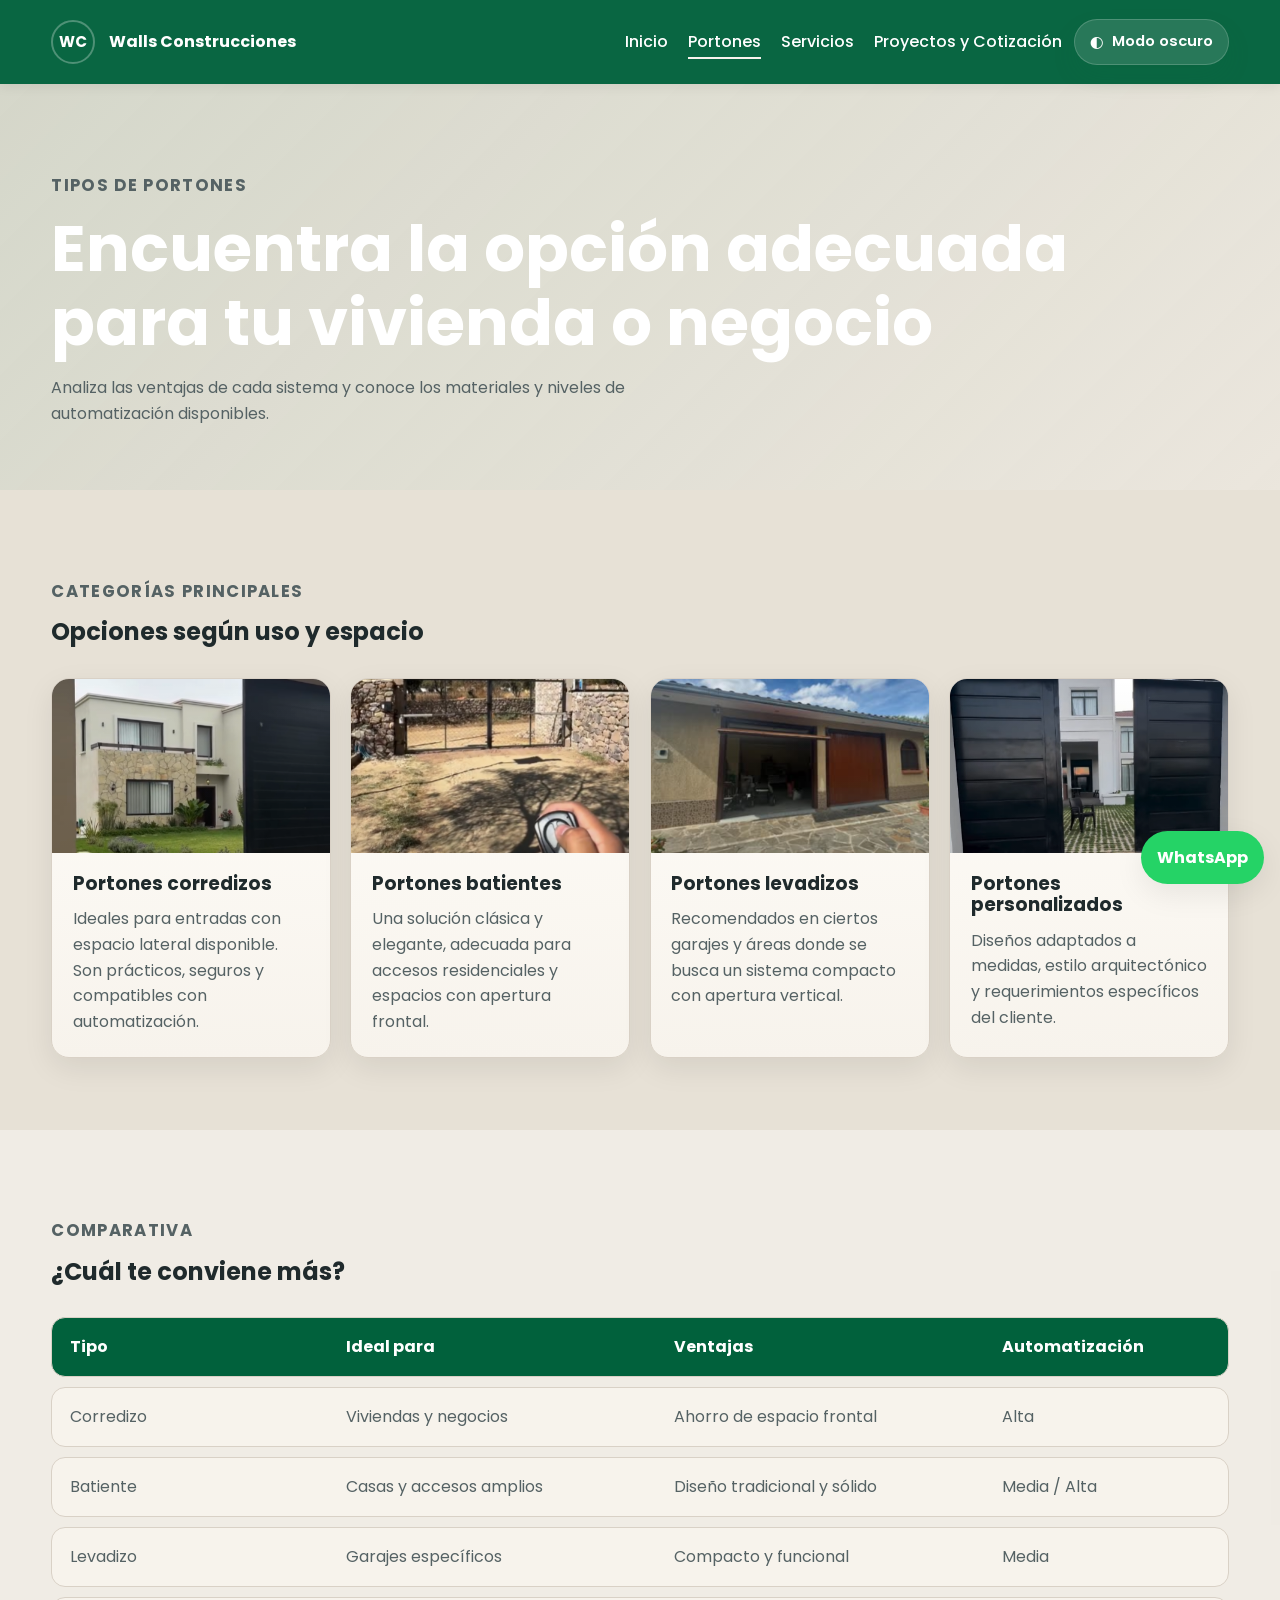
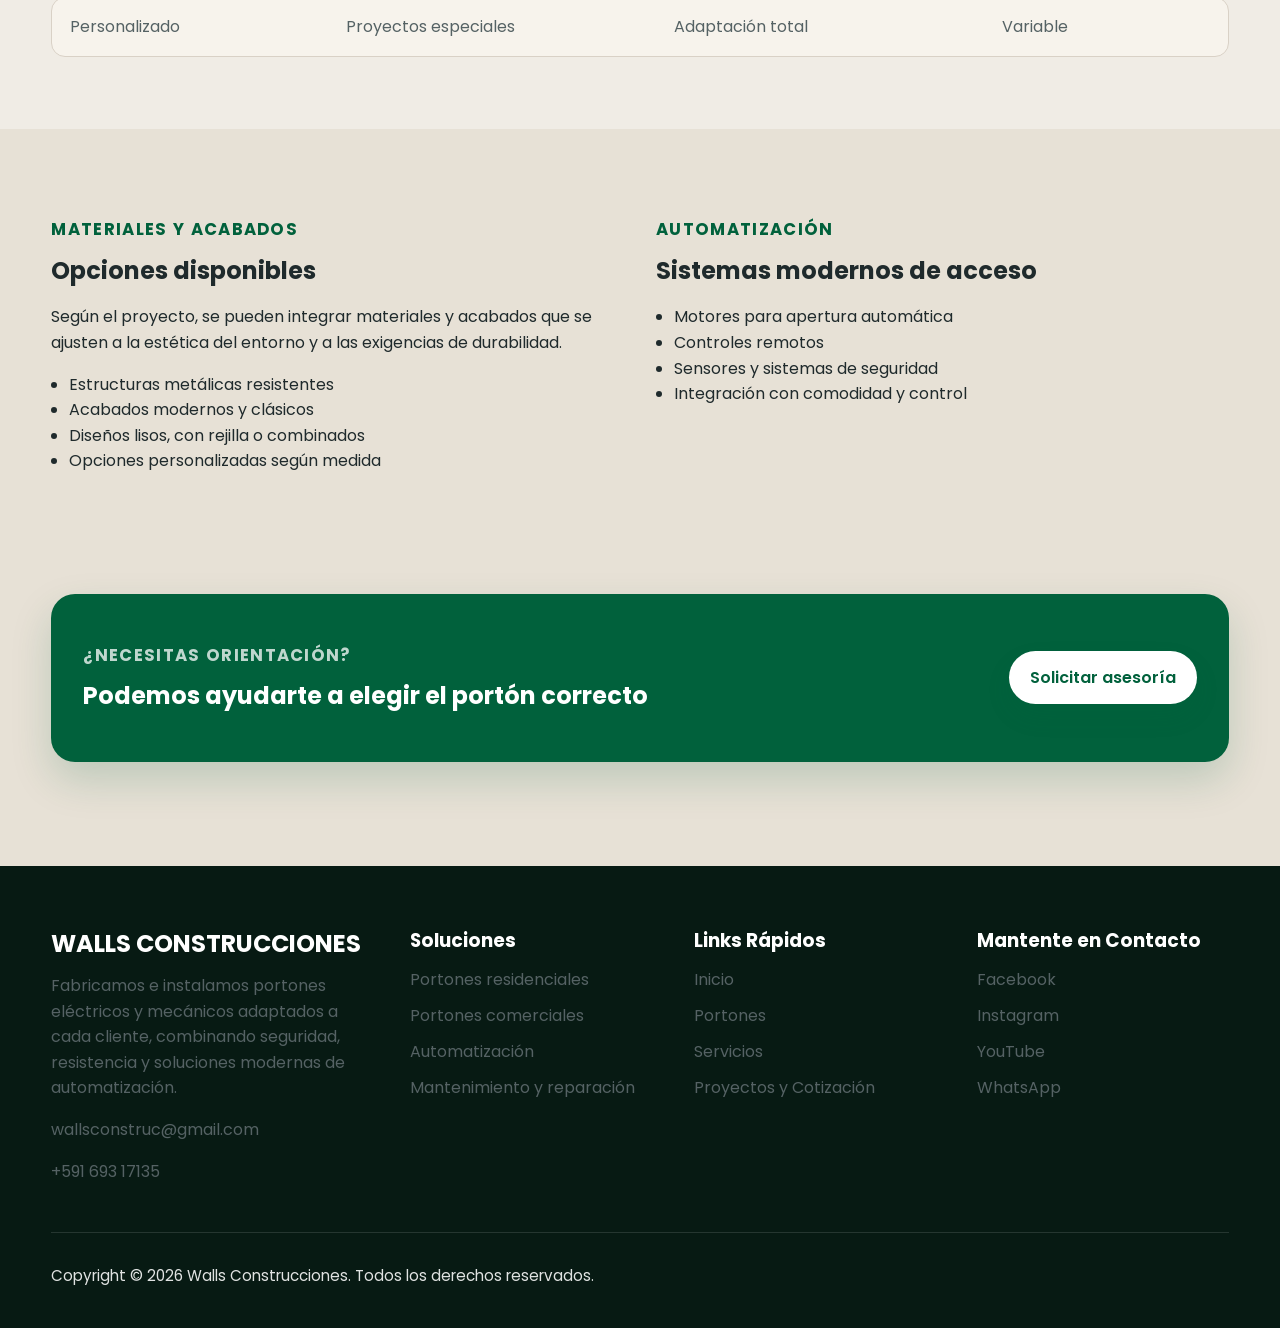
==== commit 8ac3fa70: "borrador" ====
--- a/portones.html
+++ b/portones.html
@@ -26,7 +26,7 @@
   <meta property="og:locale" content="es_BO" />
 
   <link rel="canonical" href="https://www.wallsconstrucciones.com/portones.html" />
-  <link rel="icon" href="images/favicon.svg" type="image/svg+xml" />
+  <link rel="icon" href="images/logo.svg" type="image/svg+xml" />
   <link rel="preconnect" href="https://fonts.googleapis.com" />
   <link rel="preconnect" href="https://fonts.gstatic.com" crossorigin />
   <link
@@ -252,7 +252,7 @@
           Fabricamos e instalamos portones eléctricos y mecánicos adaptados a cada
           cliente, combinando seguridad, resistencia y soluciones modernas de automatización.
         </p>
-        <p><a href="mailto:contacto@wallsconstrucciones.com">contacto@wallsconstrucciones.com</a></p>
+        <p><a href="mailto:wallsconstruc@gmail.com">wallsconstruc@gmail.com</a></p>
         <p><a href="tel:+59169317135">+591 693 17135</a></p>
       </div>
 
@@ -279,9 +279,9 @@
       <div>
         <h3>Mantente en Contacto</h3>
         <ul class="footer-links">
-          <li><a href="#">Facebook</a></li>
-          <li><a href="#">Instagram</a></li>
-          <li><a href="#">YouTube</a></li>
+          <li><a href="https://www.facebook.com/multimetal2?locale=es_LA" target="_blank" rel="noopener">Facebook</a></li>
+          <li><a href="https://www.instagram.com/wallsconstrucciones?utm_source=ig_web_button_share_sheet&igsh=ZDNlZDc0MzIxNw==" target="_blank" rel="noopener">Instagram</a></li>
+          <li><a href="https://www.youtube.com/" target="_blank" rel="noopener">YouTube</a></li>
           <li><a href="https://wa.me/59169317135" target="_blank" rel="noopener">WhatsApp</a></li>
         </ul>
       </div>
--- a/styles/styles.css
+++ b/styles/styles.css
@@ -261,11 +261,11 @@
   background:
     linear-gradient(
       90deg,
-      var(--hero-overlay-1) 0%,
-      var(--hero-overlay-2) 40%,
-      var(--hero-overlay-3) 100%
+      rgba(0, 0, 0, 0.82) 0%,
+      rgba(0, 0, 0, 0.62) 40%,
+      rgba(10, 10, 10, 0.28) 100%
     ),
-    url("../images/home/hero-porton.jpg") center center / cover no-repeat;
+    url("../images/cover.jpeg") center center / cover no-repeat;
 }
 
 .hero-home .container {
@@ -289,7 +289,7 @@
   font-weight: 700;
   text-transform: uppercase;
   letter-spacing: 0.08em;
-  font-size: 0.8rem;
+  font-size: 1.04rem;
   margin-bottom: 0.8rem;
 }
 
@@ -304,6 +304,7 @@
 .page-hero h1 {
   font-size: clamp(2.2rem, 5vw, 4rem);
   margin-bottom: 1rem;
+  color: #ffffff;
 }
 
 .hero-text,
@@ -373,8 +374,8 @@
 }
 
 .hero-badges li {
-  background: var(--badge-bg);
-  color: var(--primary);
+  background: var(--primary);
+  color: var(--white);
   border-radius: 999px;
   padding: 0.55rem 0.9rem;
   font-size: 0.92rem;
@@ -900,15 +901,15 @@
   }
 
   .hero-home {
-    background:
-      linear-gradient(
-        180deg,
-        var(--hero-overlay-1) 0%,
-        var(--hero-overlay-2) 55%,
-        var(--hero-overlay-3) 100%
-      ),
-      url("../images/home/hero-porton.jpg") center center / cover no-repeat;
-  }
+  background:
+    linear-gradient(
+      180deg,
+      rgba(143, 141, 138, 0.86) 0%,
+      rgba(87, 87, 87, 0.68) 55%,
+      rgba(247, 243, 236, 0.35) 100%
+    ),
+    url("../images/cover.jpeg") center center / cover no-repeat;
+}
 
   .slider {
     gap: 0.6rem;
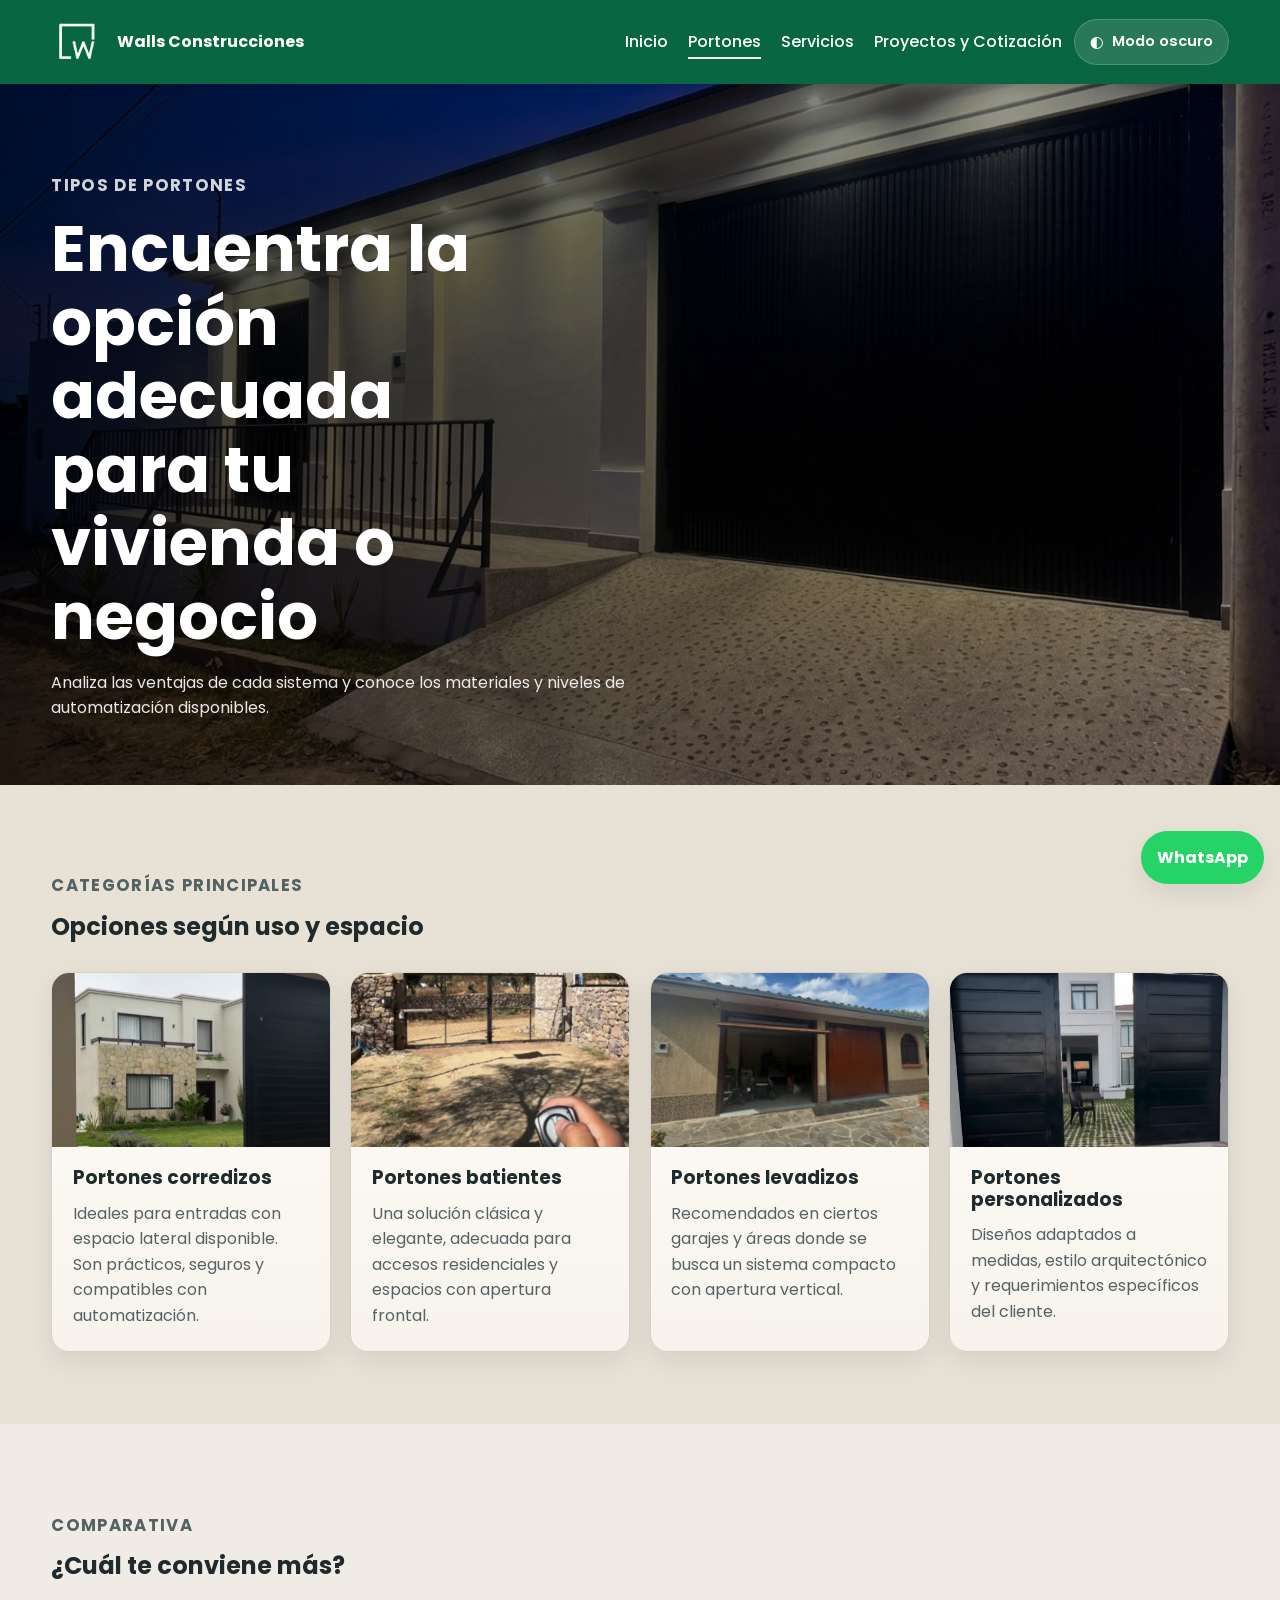
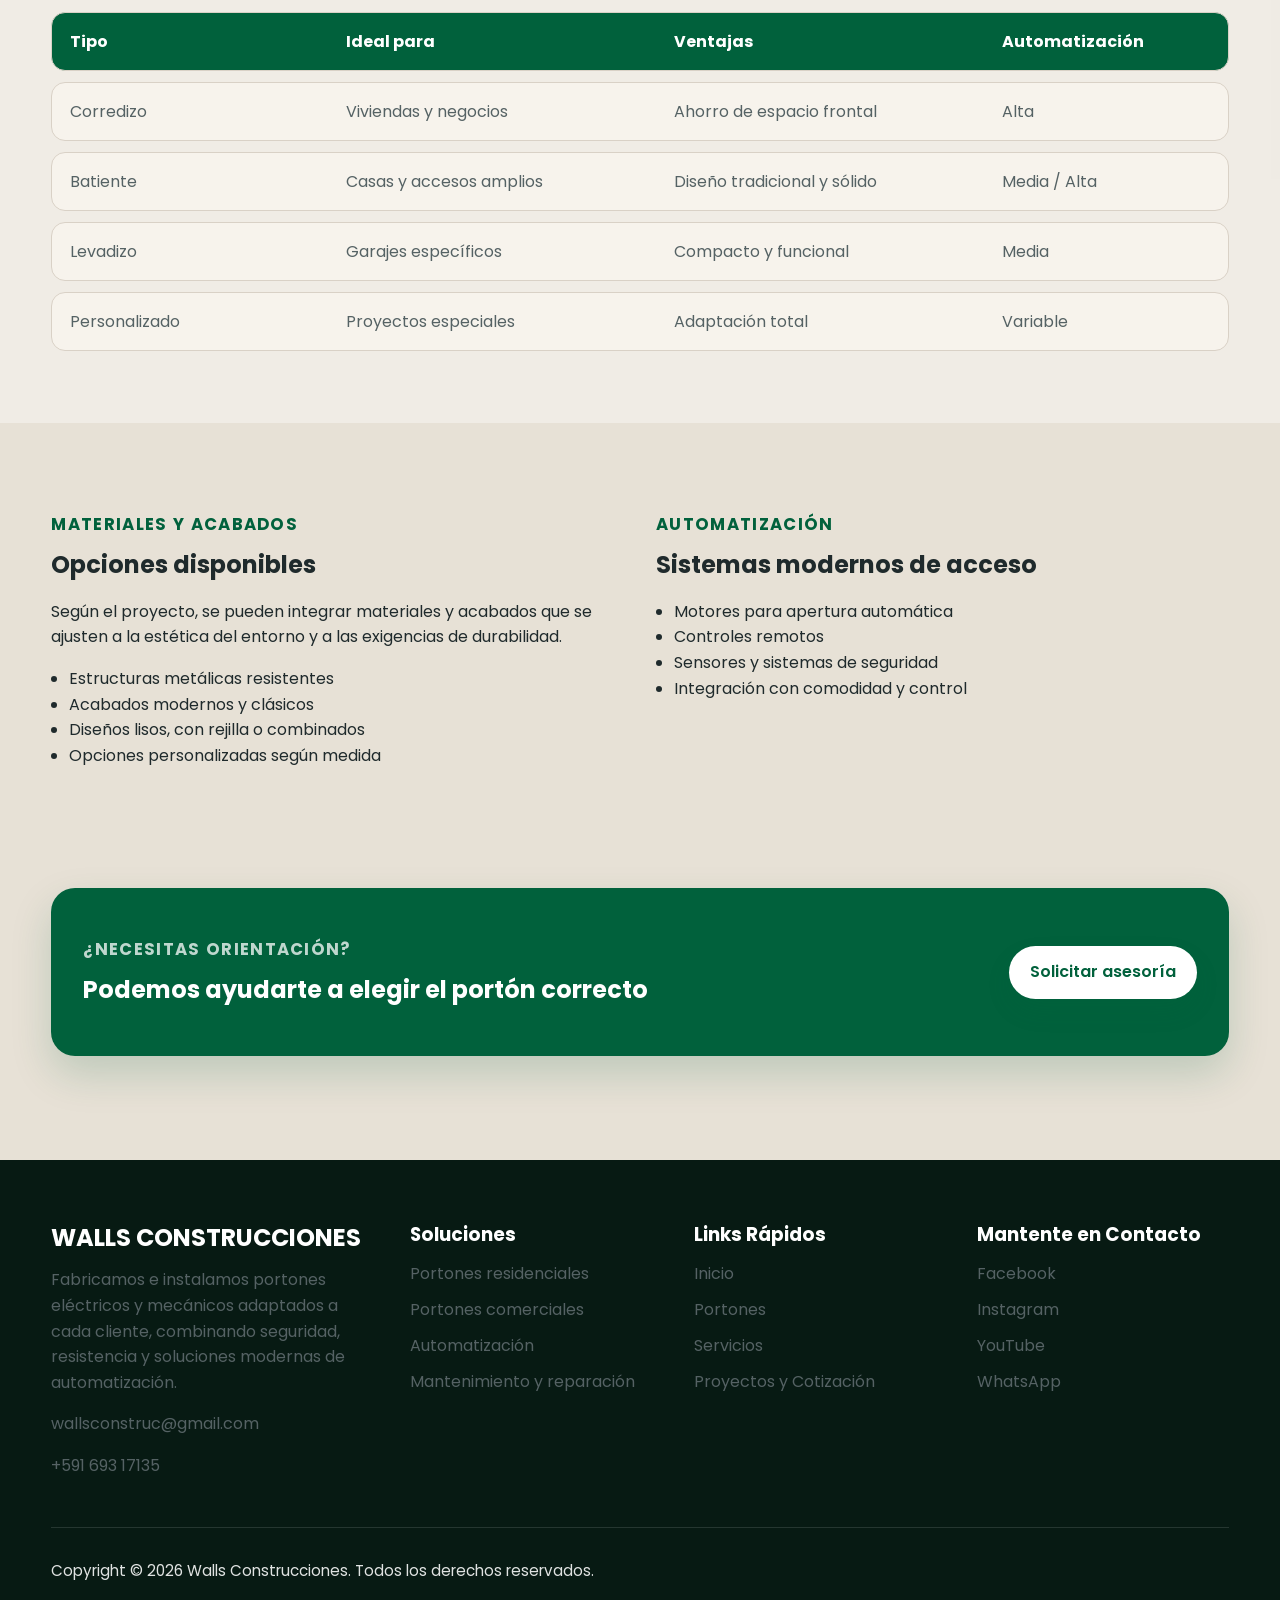
==== commit 9cb12c39: "final1" ====
--- a/portones.html
+++ b/portones.html
@@ -43,7 +43,7 @@
   <header class="site-header">
     <div class="container navbar">
       <a class="logo" href="index.html" aria-label="Ir a inicio">
-        <span class="logo-mark">WC</span>
+        <img class="logo-image" src="images/logo-new-removebg-preview.png" alt="Walls Construcciones" />
         <span class="logo-text">Walls Construcciones</span>
       </a>
 
@@ -83,7 +83,7 @@
   </header>
 
   <main id="main-content">
-    <section class="page-hero small-hero">
+    <section class="page-hero small-hero page-hero-image page-hero-portones">
       <div class="container reveal">
         <p class="eyebrow">Tipos de portones</p>
         <h1>Encuentra la opción adecuada para tu vivienda o negocio</h1>
--- a/styles/styles.css
+++ b/styles/styles.css
@@ -139,14 +139,11 @@
   font-weight: 700;
 }
 
-.logo-mark {
-  width: 44px;
-  height: 44px;
-  display: grid;
-  place-items: center;
-  border: 2px solid rgba(255, 255, 255, 0.28);
-  border-radius: 50%;
-  font-size: 0.95rem;
+.logo-image {
+  width: 52px;
+  height: 52px;
+  object-fit: contain;
+  display: block;
   flex-shrink: 0;
 }
 
@@ -284,6 +281,38 @@
   align-items: center;
 }
 
+.page-hero-image {
+  min-height: 420px;
+  display: flex;
+  align-items: center;
+  background-color: #10201c;
+  background-position: center center;
+  background-repeat: no-repeat;
+  background-size: cover;
+}
+
+.page-hero-portones {
+  background:
+    linear-gradient(
+      90deg,
+      rgba(0, 0, 0, 0.78) 0%,
+      rgba(0, 0, 0, 0.58) 45%,
+      rgba(0, 0, 0, 0.32) 100%
+    ),
+    url("../images/hero-portones.png") center center / cover no-repeat;
+}
+
+.page-hero-servicios {
+  background:
+    linear-gradient(
+      90deg,
+      rgba(0, 0, 0, 0.78) 0%,
+      rgba(0, 0, 0, 0.58) 45%,
+      rgba(0, 0, 0, 0.32) 100%
+    ),
+    url("../images/hero-servicios.jpeg") center center / cover no-repeat;
+}
+
 .eyebrow {
   color: var(--primary);
   font-weight: 700;
@@ -300,17 +329,40 @@
   margin-top: 0;
 }
 
-.hero h1,
+.hero h1 {
+  font-size: clamp(2.2rem, 5vw, 4rem);
+  margin-bottom: 1rem;
+  color: #ffffff;
+}
+
 .page-hero h1 {
   font-size: clamp(2.2rem, 5vw, 4rem);
   margin-bottom: 1rem;
-  color: #ffffff;
-}
-
-.hero-text,
+  color: var(--text-dark);
+}
+
+.hero-text {
+  max-width: 60ch;
+  color: rgba(255, 255, 255, 0.88);
+}
+
 .page-hero p {
   max-width: 60ch;
   color: var(--text-soft);
+}
+
+.page-hero-image .eyebrow {
+  color: rgba(255, 255, 255, 0.82);
+}
+
+.page-hero-image h1 {
+  color: #ffffff;
+  max-width: 12ch;
+}
+
+.page-hero-image p {
+  color: rgba(255, 255, 255, 0.9);
+  max-width: 58ch;
 }
 
 .hero-actions,
@@ -901,15 +953,46 @@
   }
 
   .hero-home {
-  background:
-    linear-gradient(
-      180deg,
-      rgba(143, 141, 138, 0.86) 0%,
-      rgba(87, 87, 87, 0.68) 55%,
-      rgba(247, 243, 236, 0.35) 100%
-    ),
-    url("../images/cover.jpeg") center center / cover no-repeat;
-}
+    background:
+      linear-gradient(
+        180deg,
+        rgba(143, 141, 138, 0.86) 0%,
+        rgba(87, 87, 87, 0.68) 55%,
+        rgba(247, 243, 236, 0.35) 100%
+      ),
+      url("../images/cover.jpeg") center center / cover no-repeat;
+  }
+
+  .page-hero-image {
+    min-height: 340px;
+    padding: 3.5rem 0 2.5rem;
+  }
+
+  .page-hero-portones {
+    background:
+      linear-gradient(
+        180deg,
+        rgba(0, 0, 0, 0.72) 0%,
+        rgba(0, 0, 0, 0.58) 55%,
+        rgba(0, 0, 0, 0.4) 100%
+      ),
+      url("../images/hero-portones.jpg") center center / cover no-repeat;
+  }
+
+  .page-hero-servicios {
+    background:
+      linear-gradient(
+        180deg,
+        rgba(0, 0, 0, 0.72) 0%,
+        rgba(0, 0, 0, 0.58) 55%,
+        rgba(0, 0, 0, 0.4) 100%
+      ),
+      url("../images/hero-servicios.jpg") center center / cover no-repeat;
+  }
+
+  .page-hero-image h1 {
+    max-width: 100%;
+  }
 
   .slider {
     gap: 0.6rem;
